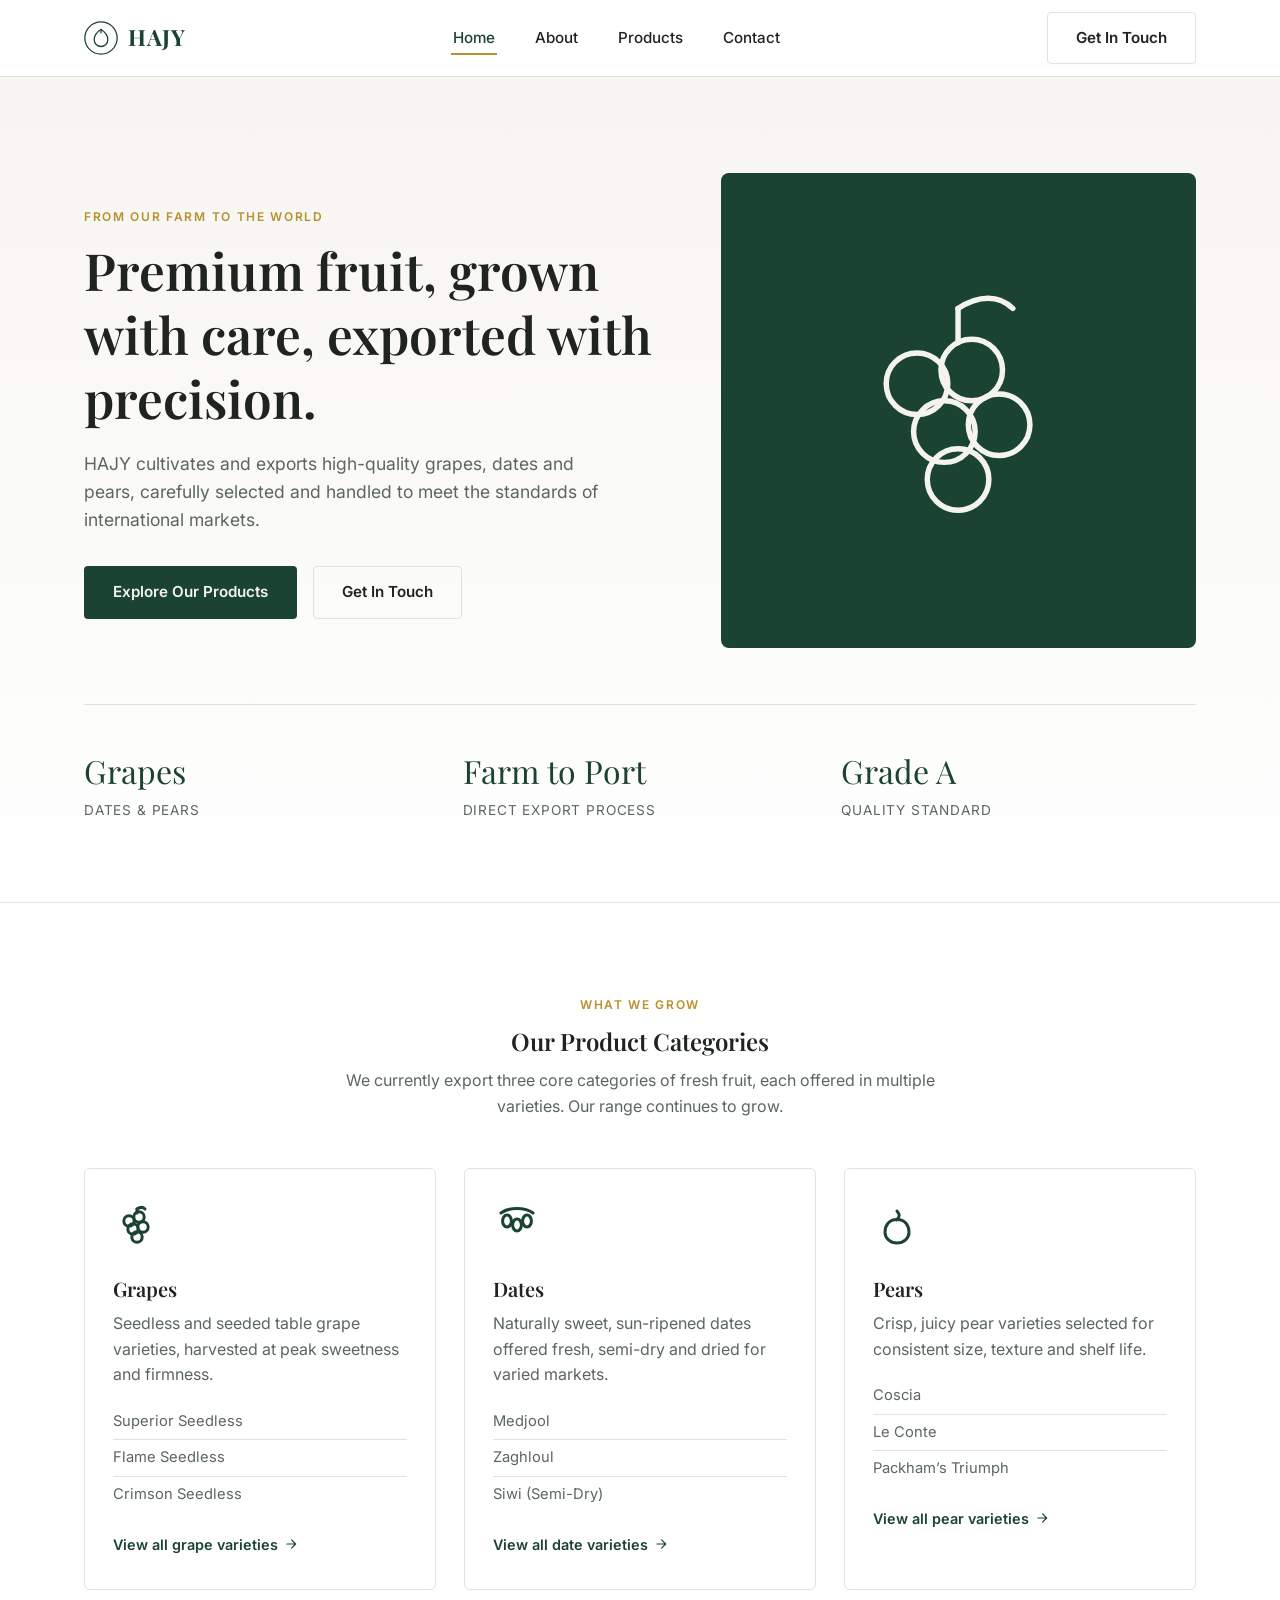
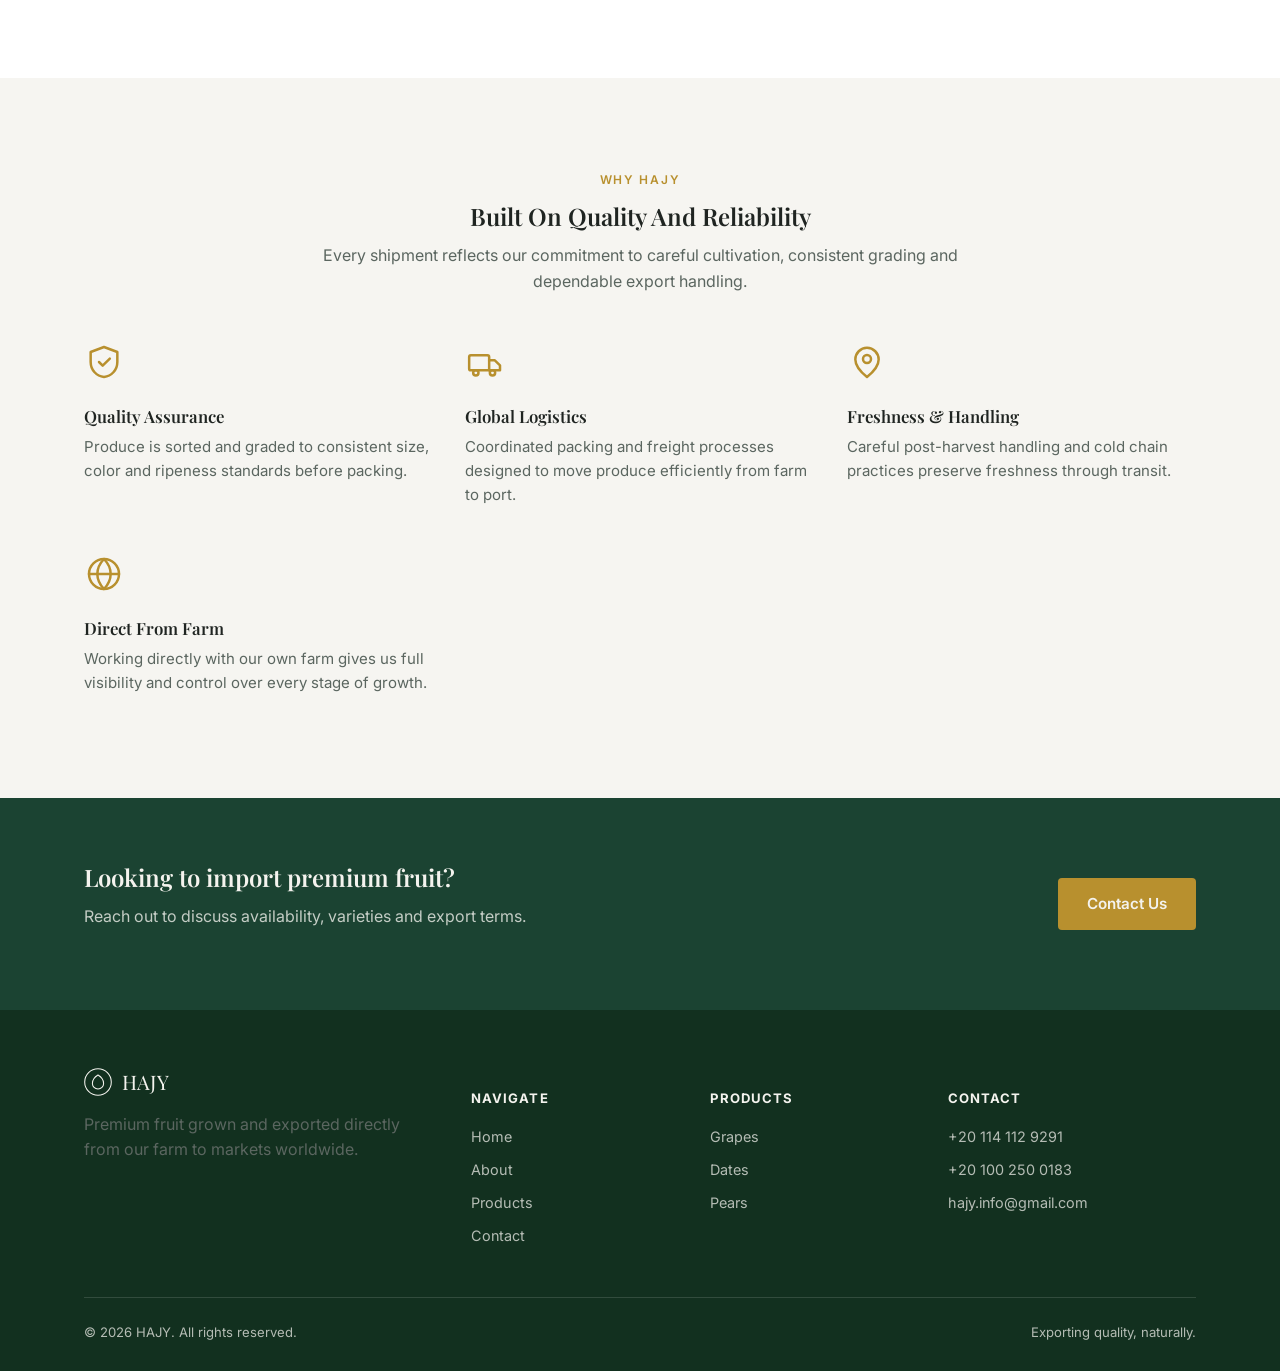
==== index.html @ 9b1b943a "Everything with placeholders" ====
<!DOCTYPE html>
<html lang="en">
<head>
<meta charset="UTF-8">
<meta name="viewport" content="width=device-width, initial-scale=1.0">
<title>HAJY | Premium Fruit Exports</title>
<meta name="description" content="HAJY grows and exports premium grapes, dates and pears directly from our farm to markets worldwide.">
<link rel="preconnect" href="https://fonts.googleapis.com">
<link href="https://fonts.googleapis.com/css2?family=Playfair+Display:wght@600;700&family=Inter:wght@400;500;600;700&display=swap" rel="stylesheet">
<link rel="stylesheet" href="css/styles.css">
</head>
<body>

<header class="site-header">
  <div class="container nav">
    <a href="index.html" class="brand">
      <svg class="brand-mark" viewBox="0 0 40 40" fill="none" xmlns="http://www.w3.org/2000/svg">
        <circle cx="20" cy="20" r="19" stroke="currentColor" stroke-width="1.5"/>
        <path d="M20 10c-5 3-8 7-8 12a8 8 0 0 0 16 0c0-5-3-9-8-12Z" stroke="currentColor" stroke-width="1.5" stroke-linejoin="round"/>
        <path d="M20 10v4" stroke="currentColor" stroke-width="1.5" stroke-linecap="round"/>
      </svg>
      HAJY
    </a>
    <nav>
      <ul class="nav-links">
        <li><a href="index.html" aria-current="page">Home</a></li>
        <li><a href="about.html">About</a></li>
        <li><a href="products.html">Products</a></li>
        <li><a href="contact.html">Contact</a></li>
      </ul>
    </nav>
    <div class="nav-cta">
      <a href="contact.html" class="btn btn-outline">Get In Touch</a>
      <button class="nav-toggle" aria-label="Toggle menu" aria-expanded="false">
        <span></span><span></span><span></span>
      </button>
    </div>
  </div>
</header>

<section class="hero">
  <div class="container">
    <div class="hero-grid">
      <div>
        <span class="eyebrow">From Our Farm To The World</span>
        <h1>Premium fruit, grown with care, exported with precision.</h1>
        <p class="lead">HAJY cultivates and exports high-quality grapes, dates and pears, carefully selected and handled to meet the standards of international markets.</p>
        <div class="hero-actions">
          <a href="products.html" class="btn btn-primary">Explore Our Products</a>
          <a href="contact.html" class="btn btn-outline">Get In Touch</a>
        </div>
      </div>
      <div class="hero-art">
        <svg viewBox="0 0 100 100" fill="none" xmlns="http://www.w3.org/2000/svg">
          <g stroke="#f4f3ee" stroke-width="1.6" stroke-linecap="round" stroke-linejoin="round">
            <circle cx="38" cy="42" r="9"/>
            <circle cx="54" cy="38" r="9"/>
            <circle cx="46" cy="56" r="9"/>
            <circle cx="62" cy="54" r="9"/>
            <circle cx="50" cy="70" r="9"/>
            <path d="M50 20v10" />
            <path d="M50 20c6-4 12-4 16 0" />
          </g>
        </svg>
      </div>
    </div>

    <div class="stat-row">
      <div>
        <div class="stat-num">Grapes</div>
        <div class="stat-label">Dates &amp; Pears</div>
      </div>
      <div>
        <div class="stat-num">Farm to Port</div>
        <div class="stat-label">Direct Export Process</div>
      </div>
      <div>
        <div class="stat-num">Grade A</div>
        <div class="stat-label">Quality Standard</div>
      </div>
    </div>
  </div>
</section>

<section class="section">
  <div class="container">
    <div class="section-head center">
      <span class="eyebrow">What We Grow</span>
      <h2>Our Product Categories</h2>
      <p>We currently export three core categories of fresh fruit, each offered in multiple varieties. Our range continues to grow.</p>
    </div>

    <div class="card-grid">
      <div class="category-card">
        <svg class="category-icon" viewBox="0 0 24 24" fill="none" stroke="currentColor" stroke-width="1.5" stroke-linecap="round" stroke-linejoin="round">
          <circle cx="8" cy="10" r="2.6"/><circle cx="13" cy="8" r="2.6"/><circle cx="10" cy="14" r="2.6"/><circle cx="15" cy="13" r="2.6"/><circle cx="12" cy="18" r="2.6"/>
          <path d="M12 4v2"/><path d="M12 4c1.5-1 3-1 4 0"/>
        </svg>
        <h3>Grapes</h3>
        <p>Seedless and seeded table grape varieties, harvested at peak sweetness and firmness.</p>
        <ul>
          <li>Superior Seedless</li>
          <li>Flame Seedless</li>
          <li>Crimson Seedless</li>
        </ul>
        <a href="products.html#grapes" class="tag-link">View all grape varieties
          <svg width="14" height="14" viewBox="0 0 24 24" fill="none" stroke="currentColor" stroke-width="2" stroke-linecap="round" stroke-linejoin="round"><path d="M5 12h14M13 5l7 7-7 7"/></svg>
        </a>
      </div>

      <div class="category-card">
        <svg class="category-icon" viewBox="0 0 24 24" fill="none" stroke="currentColor" stroke-width="1.5" stroke-linecap="round" stroke-linejoin="round">
          <path d="M4 6c4-3 12-3 16 0"/>
          <ellipse cx="7" cy="10" rx="2.2" ry="3"/>
          <ellipse cx="12" cy="12" rx="2.2" ry="3"/>
          <ellipse cx="17" cy="10" rx="2.2" ry="3"/>
        </svg>
        <h3>Dates</h3>
        <p>Naturally sweet, sun-ripened dates offered fresh, semi-dry and dried for varied markets.</p>
        <ul>
          <li>Medjool</li>
          <li>Zaghloul</li>
          <li>Siwi (Semi-Dry)</li>
        </ul>
        <a href="products.html#dates" class="tag-link">View all date varieties
          <svg width="14" height="14" viewBox="0 0 24 24" fill="none" stroke="currentColor" stroke-width="2" stroke-linecap="round" stroke-linejoin="round"><path d="M5 12h14M13 5l7 7-7 7"/></svg>
        </a>
      </div>

      <div class="category-card">
        <svg class="category-icon" viewBox="0 0 24 24" fill="none" stroke="currentColor" stroke-width="1.5" stroke-linecap="round" stroke-linejoin="round">
          <path d="M12 5c1.4 1.6 1.6 3-.2 4.4"/>
          <path d="M12 9.2c4 0 6 3 6 6.4 0 3-2.6 5.4-6 5.4s-6-2.4-6-5.4c0-3.4 2-6.4 6-6.4Z"/>
        </svg>
        <h3>Pears</h3>
        <p>Crisp, juicy pear varieties selected for consistent size, texture and shelf life.</p>
        <ul>
          <li>Coscia</li>
          <li>Le Conte</li>
          <li>Packham&rsquo;s Triumph</li>
        </ul>
        <a href="products.html#pears" class="tag-link">View all pear varieties
          <svg width="14" height="14" viewBox="0 0 24 24" fill="none" stroke="currentColor" stroke-width="2" stroke-linecap="round" stroke-linejoin="round"><path d="M5 12h14M13 5l7 7-7 7"/></svg>
        </a>
      </div>
    </div>
  </div>
</section>

<section class="section section--alt">
  <div class="container">
    <div class="section-head center">
      <span class="eyebrow">Why HAJY</span>
      <h2>Built On Quality And Reliability</h2>
      <p>Every shipment reflects our commitment to careful cultivation, consistent grading and dependable export handling.</p>
    </div>

    <div class="feature-grid">
      <div class="feature">
        <svg class="feature-icon" viewBox="0 0 24 24" fill="none" stroke="currentColor" stroke-width="1.5" stroke-linecap="round" stroke-linejoin="round">
          <path d="M12 3 4 6v6c0 5 3.6 8.4 8 9 4.4-.6 8-4 8-9V6l-8-3Z"/>
          <path d="m9 12 2.2 2.2L15.5 10"/>
        </svg>
        <h4>Quality Assurance</h4>
        <p>Produce is sorted and graded to consistent size, color and ripeness standards before packing.</p>
      </div>
      <div class="feature">
        <svg class="feature-icon" viewBox="0 0 24 24" fill="none" stroke="currentColor" stroke-width="1.5" stroke-linecap="round" stroke-linejoin="round">
          <rect x="2.5" y="8" width="12" height="9" rx="1"/>
          <path d="M14.5 11h3.4l3.1 3v3h-6.5"/>
          <circle cx="6.5" cy="18.5" r="1.6"/>
          <circle cx="16.5" cy="18.5" r="1.6"/>
        </svg>
        <h4>Global Logistics</h4>
        <p>Coordinated packing and freight processes designed to move produce efficiently from farm to port.</p>
      </div>
      <div class="feature">
        <svg class="feature-icon" viewBox="0 0 24 24" fill="none" stroke="currentColor" stroke-width="1.5" stroke-linecap="round" stroke-linejoin="round">
          <path d="M12 21c4.5-3.6 7-7 7-10.5A7 7 0 0 0 5 10.5C5 14 7.5 17.4 12 21Z"/>
          <circle cx="12" cy="10.2" r="2.4"/>
        </svg>
        <h4>Freshness &amp; Handling</h4>
        <p>Careful post-harvest handling and cold chain practices preserve freshness through transit.</p>
      </div>
      <div class="feature">
        <svg class="feature-icon" viewBox="0 0 24 24" fill="none" stroke="currentColor" stroke-width="1.5" stroke-linecap="round" stroke-linejoin="round">
          <circle cx="12" cy="12" r="9"/>
          <path d="M3 12h18M12 3c2.5 2.6 4 6 4 9s-1.5 6.4-4 9c-2.5-2.6-4-6-4-9s1.5-6.4 4-9Z"/>
        </svg>
        <h4>Direct From Farm</h4>
        <p>Working directly with our own farm gives us full visibility and control over every stage of growth.</p>
      </div>
    </div>
  </div>
</section>

<section class="cta-band">
  <div class="container flex">
    <div>
      <h2>Looking to import premium fruit?</h2>
      <p>Reach out to discuss availability, varieties and export terms.</p>
    </div>
    <a href="contact.html" class="btn btn-primary">Contact Us</a>
  </div>
</section>

<footer class="site-footer">
  <div class="container">
    <div class="footer-grid">
      <div>
        <div class="footer-brand">
          <svg viewBox="0 0 40 40" fill="none" xmlns="http://www.w3.org/2000/svg">
            <circle cx="20" cy="20" r="19" stroke="currentColor" stroke-width="1.5"/>
            <path d="M20 10c-5 3-8 7-8 12a8 8 0 0 0 16 0c0-5-3-9-8-12Z" stroke="currentColor" stroke-width="1.5" stroke-linejoin="round"/>
          </svg>
          HAJY
        </div>
        <p>Premium fruit grown and exported directly from our farm to markets worldwide.</p>
      </div>
      <div>
        <h5>Navigate</h5>
        <ul>
          <li><a href="index.html">Home</a></li>
          <li><a href="about.html">About</a></li>
          <li><a href="products.html">Products</a></li>
          <li><a href="contact.html">Contact</a></li>
        </ul>
      </div>
      <div>
        <h5>Products</h5>
        <ul>
          <li><a href="products.html#grapes">Grapes</a></li>
          <li><a href="products.html#dates">Dates</a></li>
          <li><a href="products.html#pears">Pears</a></li>
        </ul>
      </div>
      <div>
        <h5>Contact</h5>
        <ul>
          <li><a href="tel:+201141129291">+20 114 112 9291</a></li>
          <li><a href="tel:+201002500183">+20 100 250 0183</a></li>
          <li><a href="mailto:hajy.info@gmail.com">hajy.info@gmail.com</a></li>
        </ul>
      </div>
    </div>
    <div class="footer-bottom">
      <span>&copy; <span data-year>2026</span> HAJY. All rights reserved.</span>
      <span>Exporting quality, naturally.</span>
    </div>
  </div>
</footer>

<script src="js/main.js"></script>
</body>
</html>
---- css/styles.css ----
/* HAJY — shared styles */

:root {
  --color-primary: #1b4332;
  --color-primary-light: #2d6a4f;
  --color-primary-dark: #12301f;
  --color-accent: #b8902e;
  --color-accent-light: #d4af5a;
  --color-bg: #ffffff;
  --color-bg-alt: #f6f5f1;
  --color-bg-dark: #12301f;
  --color-text: #1f2421;
  --color-text-muted: #5b6660;
  --color-text-inverse: #f4f3ee;
  --color-border: #e3e1d8;

  --font-heading: "Playfair Display", Georgia, serif;
  --font-body: "Inter", -apple-system, "Segoe UI", sans-serif;

  --max-width: 1160px;
  --radius: 4px;
}

@media (prefers-color-scheme: dark) {
  :root {
    --color-bg: #14201a;
    --color-bg-alt: #182720;
    --color-text: #eceae3;
    --color-text-muted: #a9b2ab;
    --color-border: #263a30;
  }
}

* {
  box-sizing: border-box;
}

html {
  scroll-behavior: smooth;
}

body {
  margin: 0;
  font-family: var(--font-body);
  color: var(--color-text);
  background: var(--color-bg);
  line-height: 1.6;
  -webkit-font-smoothing: antialiased;
}

h1, h2, h3, h4 {
  font-family: var(--font-heading);
  font-weight: 600;
  line-height: 1.25;
  margin: 0 0 0.5em;
  color: var(--color-text);
}

p {
  margin: 0 0 1em;
  color: var(--color-text-muted);
}

a {
  color: var(--color-primary-light);
  text-decoration: none;
}

img {
  max-width: 100%;
  display: block;
}

.container {
  max-width: var(--max-width);
  margin: 0 auto;
  padding: 0 24px;
}

.eyebrow {
  display: inline-block;
  font-size: 0.75rem;
  letter-spacing: 0.14em;
  text-transform: uppercase;
  color: var(--color-accent);
  font-weight: 600;
  margin-bottom: 12px;
}

.section {
  padding: 88px 0;
}

.section--alt {
  background: var(--color-bg-alt);
}

.section-head {
  max-width: 640px;
  margin: 0 0 48px;
}

.section-head.center {
  margin-left: auto;
  margin-right: auto;
  text-align: center;
}

/* Buttons */
.btn {
  display: inline-flex;
  align-items: center;
  gap: 8px;
  padding: 13px 28px;
  border-radius: var(--radius);
  font-weight: 600;
  font-size: 0.95rem;
  border: 1px solid transparent;
  cursor: pointer;
  transition: background 0.2s ease, color 0.2s ease, border-color 0.2s ease;
}

.btn-primary {
  background: var(--color-primary);
  color: var(--color-text-inverse);
}

.btn-primary:hover {
  background: var(--color-primary-dark);
}

.btn-outline {
  background: transparent;
  border-color: var(--color-border);
  color: var(--color-text);
}

.btn-outline:hover {
  border-color: var(--color-primary);
  color: var(--color-primary);
}

/* Header / Nav */
.site-header {
  position: sticky;
  top: 0;
  z-index: 50;
  background: rgba(255, 255, 255, 0.92);
  backdrop-filter: saturate(180%) blur(10px);
  border-bottom: 1px solid var(--color-border);
}

@media (prefers-color-scheme: dark) {
  .site-header {
    background: rgba(20, 32, 26, 0.92);
  }
}

.nav {
  display: flex;
  align-items: center;
  justify-content: space-between;
  height: 76px;
}

.brand {
  display: flex;
  align-items: center;
  gap: 10px;
  font-family: var(--font-heading);
  font-size: 1.4rem;
  font-weight: 700;
  color: var(--color-primary);
  letter-spacing: 0.03em;
}

.brand-mark {
  width: 34px;
  height: 34px;
  flex-shrink: 0;
}

.nav-links {
  display: flex;
  align-items: center;
  gap: 36px;
  list-style: none;
  margin: 0;
  padding: 0;
}

.nav-links a {
  color: var(--color-text);
  font-weight: 500;
  font-size: 0.95rem;
  padding: 6px 2px;
  border-bottom: 2px solid transparent;
  transition: border-color 0.2s ease, color 0.2s ease;
}

.nav-links a:hover,
.nav-links a[aria-current="page"] {
  color: var(--color-primary);
  border-color: var(--color-accent);
}

.nav-cta {
  display: flex;
  align-items: center;
  gap: 18px;
}

.nav-toggle {
  display: none;
  background: none;
  border: none;
  cursor: pointer;
  padding: 8px;
}

.nav-toggle span {
  display: block;
  width: 24px;
  height: 2px;
  background: var(--color-text);
  margin: 5px 0;
  transition: transform 0.2s ease, opacity 0.2s ease;
}

@media (max-width: 860px) {
  .nav-links {
    position: fixed;
    top: 76px;
    left: 0;
    right: 0;
    background: var(--color-bg);
    border-bottom: 1px solid var(--color-border);
    flex-direction: column;
    align-items: flex-start;
    gap: 0;
    padding: 8px 24px 20px;
    transform: translateY(-8px);
    opacity: 0;
    pointer-events: none;
    transition: opacity 0.2s ease, transform 0.2s ease;
  }

  .nav-links.is-open {
    opacity: 1;
    transform: translateY(0);
    pointer-events: auto;
  }

  .nav-links li {
    width: 100%;
    padding: 10px 0;
    border-bottom: 1px solid var(--color-border);
  }

  .nav-links li:last-child {
    border-bottom: none;
  }

  .nav-cta .btn-outline {
    display: none;
  }

  .nav-toggle {
    display: block;
  }
}

/* Hero */
.hero {
  padding: 96px 0 80px;
  background: linear-gradient(180deg, var(--color-bg-alt) 0%, var(--color-bg) 100%);
  border-bottom: 1px solid var(--color-border);
}

.hero-grid {
  display: grid;
  grid-template-columns: 1.1fr 0.9fr;
  gap: 56px;
  align-items: center;
}

@media (max-width: 860px) {
  .hero-grid {
    grid-template-columns: 1fr;
  }
}

.hero h1 {
  font-size: clamp(2.2rem, 4vw, 3.2rem);
  margin-bottom: 20px;
}

.hero p.lead {
  font-size: 1.1rem;
  max-width: 520px;
}

.hero-actions {
  display: flex;
  gap: 16px;
  margin-top: 32px;
  flex-wrap: wrap;
}

.hero-art {
  position: relative;
  display: flex;
  align-items: center;
  justify-content: center;
  aspect-ratio: 1 / 1;
  background: var(--color-primary);
  border-radius: 8px;
  overflow: hidden;
}

.hero-art svg {
  width: 72%;
  height: 72%;
}

.stat-row {
  display: grid;
  grid-template-columns: repeat(3, 1fr);
  gap: 24px;
  margin-top: 56px;
  padding-top: 40px;
  border-top: 1px solid var(--color-border);
}

.stat-num {
  font-family: var(--font-heading);
  font-size: 2rem;
  color: var(--color-primary);
  margin-bottom: 4px;
}

.stat-label {
  font-size: 0.85rem;
  color: var(--color-text-muted);
  text-transform: uppercase;
  letter-spacing: 0.06em;
}

/* Category / product cards */
.card-grid {
  display: grid;
  grid-template-columns: repeat(3, 1fr);
  gap: 28px;
}

@media (max-width: 960px) {
  .card-grid {
    grid-template-columns: repeat(2, 1fr);
  }
}

@media (max-width: 640px) {
  .card-grid {
    grid-template-columns: 1fr;
  }
}

.category-card {
  background: var(--color-bg);
  border: 1px solid var(--color-border);
  border-radius: 6px;
  padding: 32px 28px;
  transition: transform 0.2s ease, box-shadow 0.2s ease;
}

.category-card:hover {
  transform: translateY(-4px);
  box-shadow: 0 16px 32px -20px rgba(18, 48, 31, 0.35);
}

.category-icon {
  width: 48px;
  height: 48px;
  margin-bottom: 20px;
  color: var(--color-primary);
}

.category-card h3 {
  font-size: 1.25rem;
  margin-bottom: 10px;
}

.category-card ul {
  margin: 16px 0 0;
  padding: 0;
  list-style: none;
}

.category-card ul li {
  font-size: 0.92rem;
  color: var(--color-text-muted);
  padding: 6px 0;
  border-top: 1px solid var(--color-border);
}

.category-card ul li:first-child {
  border-top: none;
}

.tag-link {
  display: inline-flex;
  align-items: center;
  gap: 6px;
  margin-top: 20px;
  font-weight: 600;
  font-size: 0.9rem;
  color: var(--color-primary);
}

/* Values / features */
.feature-grid {
  display: grid;
  grid-template-columns: repeat(3, 1fr);
  gap: 32px;
}

@media (max-width: 860px) {
  .feature-grid {
    grid-template-columns: 1fr;
  }
}

.feature {
  padding-left: 0;
}

.feature-icon {
  width: 40px;
  height: 40px;
  color: var(--color-accent);
  margin-bottom: 16px;
}

.feature h4 {
  font-size: 1.05rem;
  margin-bottom: 8px;
}

.feature p {
  font-size: 0.94rem;
}

/* Two column content block */
.split {
  display: grid;
  grid-template-columns: 1fr 1fr;
  gap: 64px;
  align-items: center;
}

@media (max-width: 860px) {
  .split {
    grid-template-columns: 1fr;
    gap: 32px;
  }
}

.split-art {
  background: var(--color-bg-alt);
  border: 1px solid var(--color-border);
  border-radius: 6px;
  aspect-ratio: 4 / 3;
  display: flex;
  align-items: center;
  justify-content: center;
}

.split-art svg {
  width: 55%;
  height: 55%;
  color: var(--color-primary);
}

/* Product detail sections on Products page */
.product-section {
  padding: 72px 0;
  border-bottom: 1px solid var(--color-border);
}

.product-section:last-of-type {
  border-bottom: none;
}

.product-header {
  display: flex;
  align-items: flex-end;
  justify-content: space-between;
  gap: 24px;
  margin-bottom: 36px;
  flex-wrap: wrap;
}

.product-header .icon-badge {
  width: 56px;
  height: 56px;
  border-radius: 50%;
  background: var(--color-bg-alt);
  color: var(--color-primary);
  display: flex;
  align-items: center;
  justify-content: center;
  margin-bottom: 14px;
}

.product-header .icon-badge svg {
  width: 28px;
  height: 28px;
}

.variety-grid {
  display: grid;
  grid-template-columns: repeat(4, 1fr);
  gap: 20px;
}

@media (max-width: 960px) {
  .variety-grid {
    grid-template-columns: repeat(2, 1fr);
  }
}

@media (max-width: 560px) {
  .variety-grid {
    grid-template-columns: 1fr;
  }
}

.variety-card {
  border: 1px solid var(--color-border);
  border-radius: 6px;
  padding: 20px;
  background: var(--color-bg);
}

.variety-swatch {
  width: 100%;
  height: 6px;
  border-radius: 3px;
  margin-bottom: 16px;
}

.variety-card h4 {
  font-size: 1rem;
  margin-bottom: 6px;
}

.variety-card p {
  font-size: 0.88rem;
  margin-bottom: 12px;
}

.variety-meta {
  display: flex;
  justify-content: space-between;
  font-size: 0.78rem;
  color: var(--color-text-muted);
  text-transform: uppercase;
  letter-spacing: 0.04em;
  border-top: 1px solid var(--color-border);
  padding-top: 10px;
}

.note-panel {
  margin-top: 48px;
  padding: 24px 28px;
  background: var(--color-bg-alt);
  border: 1px dashed var(--color-border);
  border-radius: 6px;
  font-size: 0.92rem;
}

.note-panel strong {
  color: var(--color-text);
}

/* Contact page */
.contact-grid {
  display: grid;
  grid-template-columns: 0.9fr 1.1fr;
  gap: 56px;
}

@media (max-width: 860px) {
  .contact-grid {
    grid-template-columns: 1fr;
  }
}

.contact-card {
  display: flex;
  gap: 16px;
  padding: 22px 0;
  border-bottom: 1px solid var(--color-border);
}

.contact-card:last-child {
  border-bottom: none;
}

.contact-icon {
  width: 42px;
  height: 42px;
  flex-shrink: 0;
  border-radius: 50%;
  background: var(--color-bg-alt);
  color: var(--color-primary);
  display: flex;
  align-items: center;
  justify-content: center;
}

.contact-icon svg {
  width: 20px;
  height: 20px;
}

.contact-card h4 {
  font-size: 0.95rem;
  margin-bottom: 4px;
}

.contact-card a,
.contact-card span {
  font-size: 0.95rem;
  color: var(--color-text-muted);
}

.contact-card a {
  color: var(--color-text);
  font-weight: 500;
}

.contact-card a:hover {
  color: var(--color-primary);
}

form.contact-form {
  background: var(--color-bg-alt);
  border: 1px solid var(--color-border);
  border-radius: 6px;
  padding: 36px;
}

.form-row {
  display: grid;
  grid-template-columns: 1fr 1fr;
  gap: 18px;
  margin-bottom: 18px;
}

@media (max-width: 520px) {
  .form-row {
    grid-template-columns: 1fr;
  }
}

.field {
  display: flex;
  flex-direction: column;
  gap: 6px;
  margin-bottom: 18px;
}

.field label {
  font-size: 0.82rem;
  font-weight: 600;
  color: var(--color-text);
}

.field input,
.field select,
.field textarea {
  font-family: var(--font-body);
  font-size: 0.95rem;
  padding: 11px 13px;
  border: 1px solid var(--color-border);
  border-radius: var(--radius);
  background: var(--color-bg);
  color: var(--color-text);
}

.field input:focus,
.field select:focus,
.field textarea:focus {
  outline: none;
  border-color: var(--color-primary);
}

.form-note {
  font-size: 0.82rem;
  color: var(--color-text-muted);
  margin-top: 14px;
}

.map-placeholder {
  border: 1px solid var(--color-border);
  border-radius: 6px;
  background: var(--color-bg-alt);
  aspect-ratio: 16/7;
  display: flex;
  align-items: center;
  justify-content: center;
  color: var(--color-text-muted);
  font-size: 0.85rem;
  margin-top: 40px;
}

/* CTA band */
.cta-band {
  background: var(--color-primary);
  color: var(--color-text-inverse);
  padding: 64px 0;
}

.cta-band h2 {
  color: var(--color-text-inverse);
}

.cta-band p {
  color: rgba(244, 243, 238, 0.78);
}

.cta-band .flex {
  display: flex;
  align-items: center;
  justify-content: space-between;
  gap: 24px;
  flex-wrap: wrap;
}

.cta-band .btn-primary {
  background: var(--color-accent);
}

.cta-band .btn-primary:hover {
  background: var(--color-accent-light);
}

/* Timeline (About page) */
.timeline {
  display: grid;
  grid-template-columns: repeat(4, 1fr);
  gap: 24px;
}

@media (max-width: 860px) {
  .timeline {
    grid-template-columns: repeat(2, 1fr);
  }
}

@media (max-width: 520px) {
  .timeline {
    grid-template-columns: 1fr;
  }
}

.timeline-item {
  border-top: 3px solid var(--color-accent);
  padding-top: 16px;
}

.timeline-year {
  font-family: var(--font-heading);
  font-size: 1.1rem;
  color: var(--color-primary);
  margin-bottom: 6px;
}

/* Footer */
.site-footer {
  background: var(--color-bg-dark);
  color: rgba(244, 243, 238, 0.72);
  padding: 56px 0 28px;
}

.footer-grid {
  display: grid;
  grid-template-columns: 1.4fr 0.8fr 0.8fr 1fr;
  gap: 40px;
  margin-bottom: 40px;
}

@media (max-width: 860px) {
  .footer-grid {
    grid-template-columns: 1fr 1fr;
  }
}

@media (max-width: 520px) {
  .footer-grid {
    grid-template-columns: 1fr;
  }
}

.footer-brand {
  display: flex;
  align-items: center;
  gap: 10px;
  font-family: var(--font-heading);
  font-size: 1.25rem;
  color: var(--color-text-inverse);
  margin-bottom: 14px;
}

.footer-brand svg {
  width: 28px;
  height: 28px;
}

.site-footer h5 {
  color: var(--color-text-inverse);
  font-size: 0.82rem;
  text-transform: uppercase;
  letter-spacing: 0.08em;
  margin-bottom: 16px;
}

.site-footer ul {
  list-style: none;
  margin: 0;
  padding: 0;
}

.site-footer li {
  margin-bottom: 10px;
  font-size: 0.9rem;
}

.site-footer a {
  color: rgba(244, 243, 238, 0.72);
}

.site-footer a:hover {
  color: var(--color-text-inverse);
}

.footer-bottom {
  border-top: 1px solid rgba(244, 243, 238, 0.14);
  padding-top: 24px;
  display: flex;
  justify-content: space-between;
  gap: 16px;
  flex-wrap: wrap;
  font-size: 0.82rem;
}

/* Page header (About / Products / Contact) */
.page-header {
  padding: 64px 0 48px;
  background: var(--color-bg-alt);
  border-bottom: 1px solid var(--color-border);
}

.page-header h1 {
  margin-bottom: 12px;
}

.breadcrumb {
  font-size: 0.85rem;
  color: var(--color-text-muted);
  margin-bottom: 16px;
}

.breadcrumb a {
  color: var(--color-text-muted);
}

.breadcrumb a:hover {
  color: var(--color-primary);
}
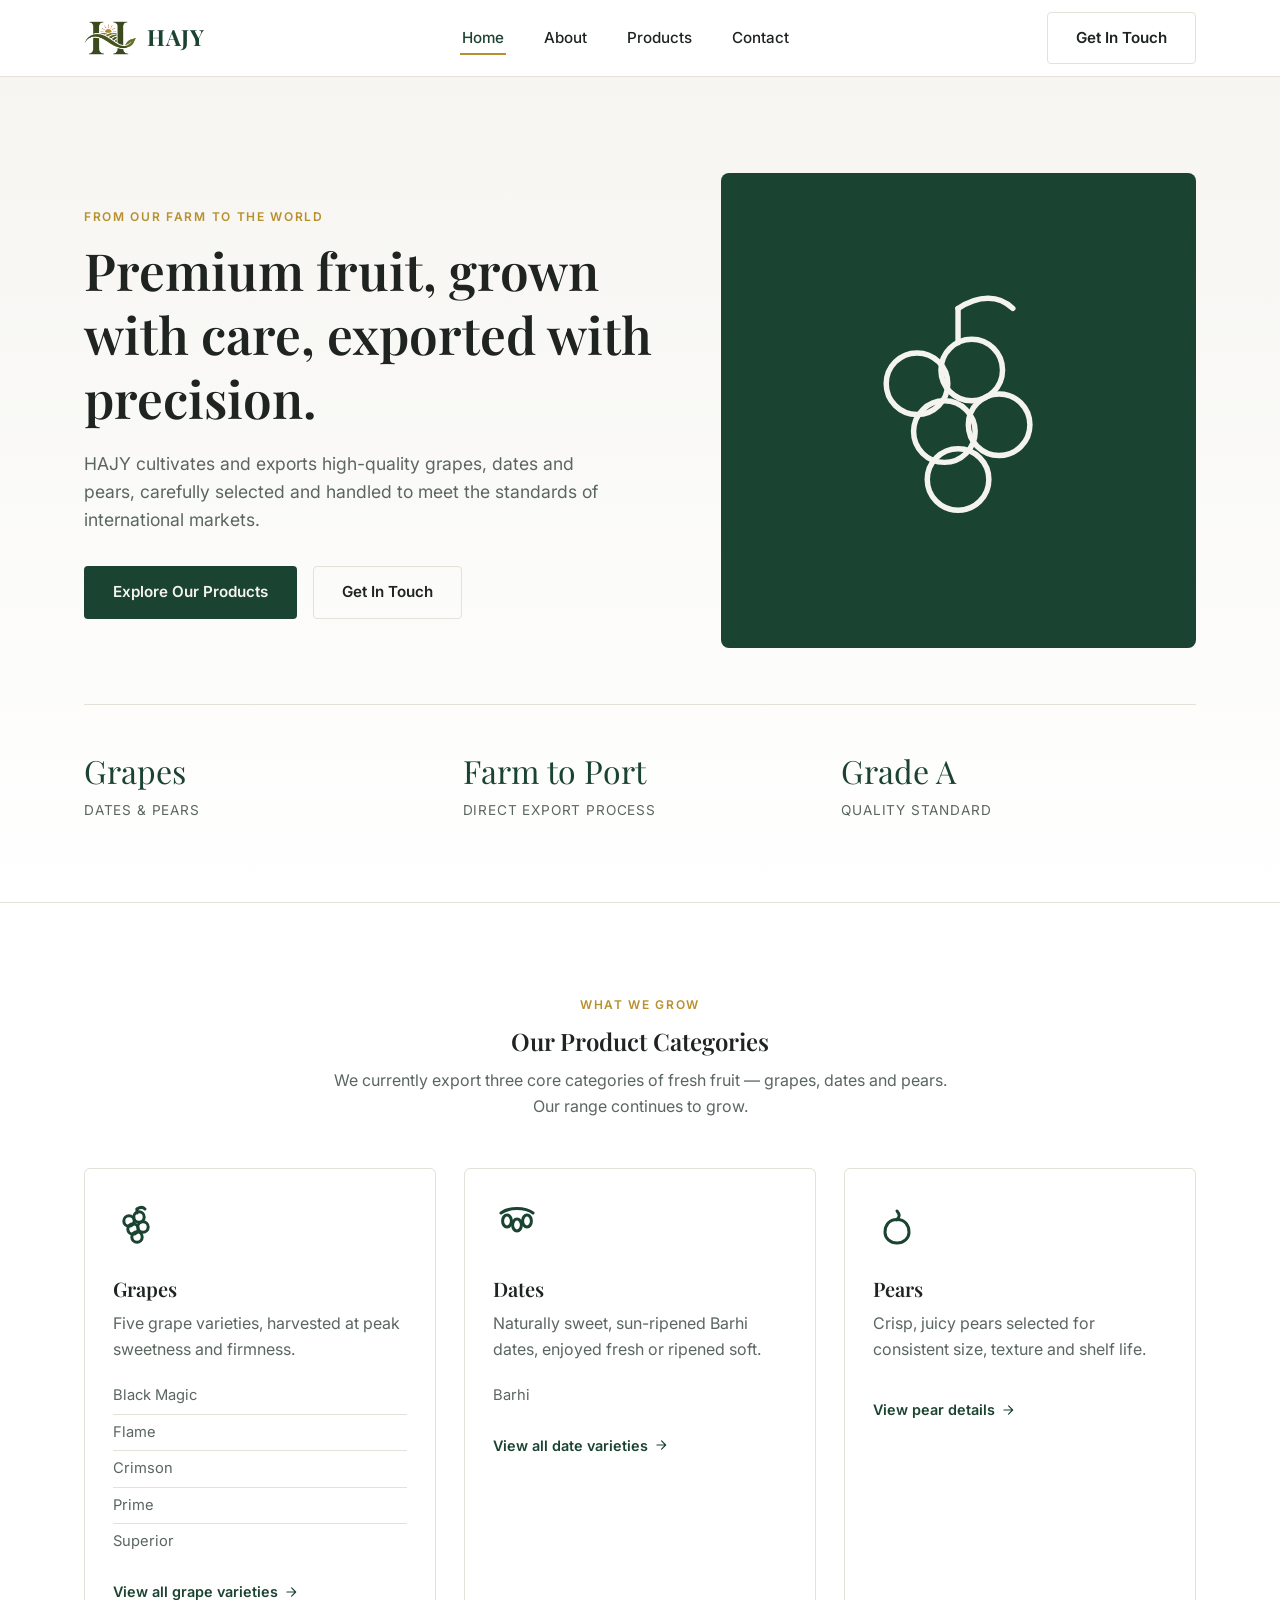
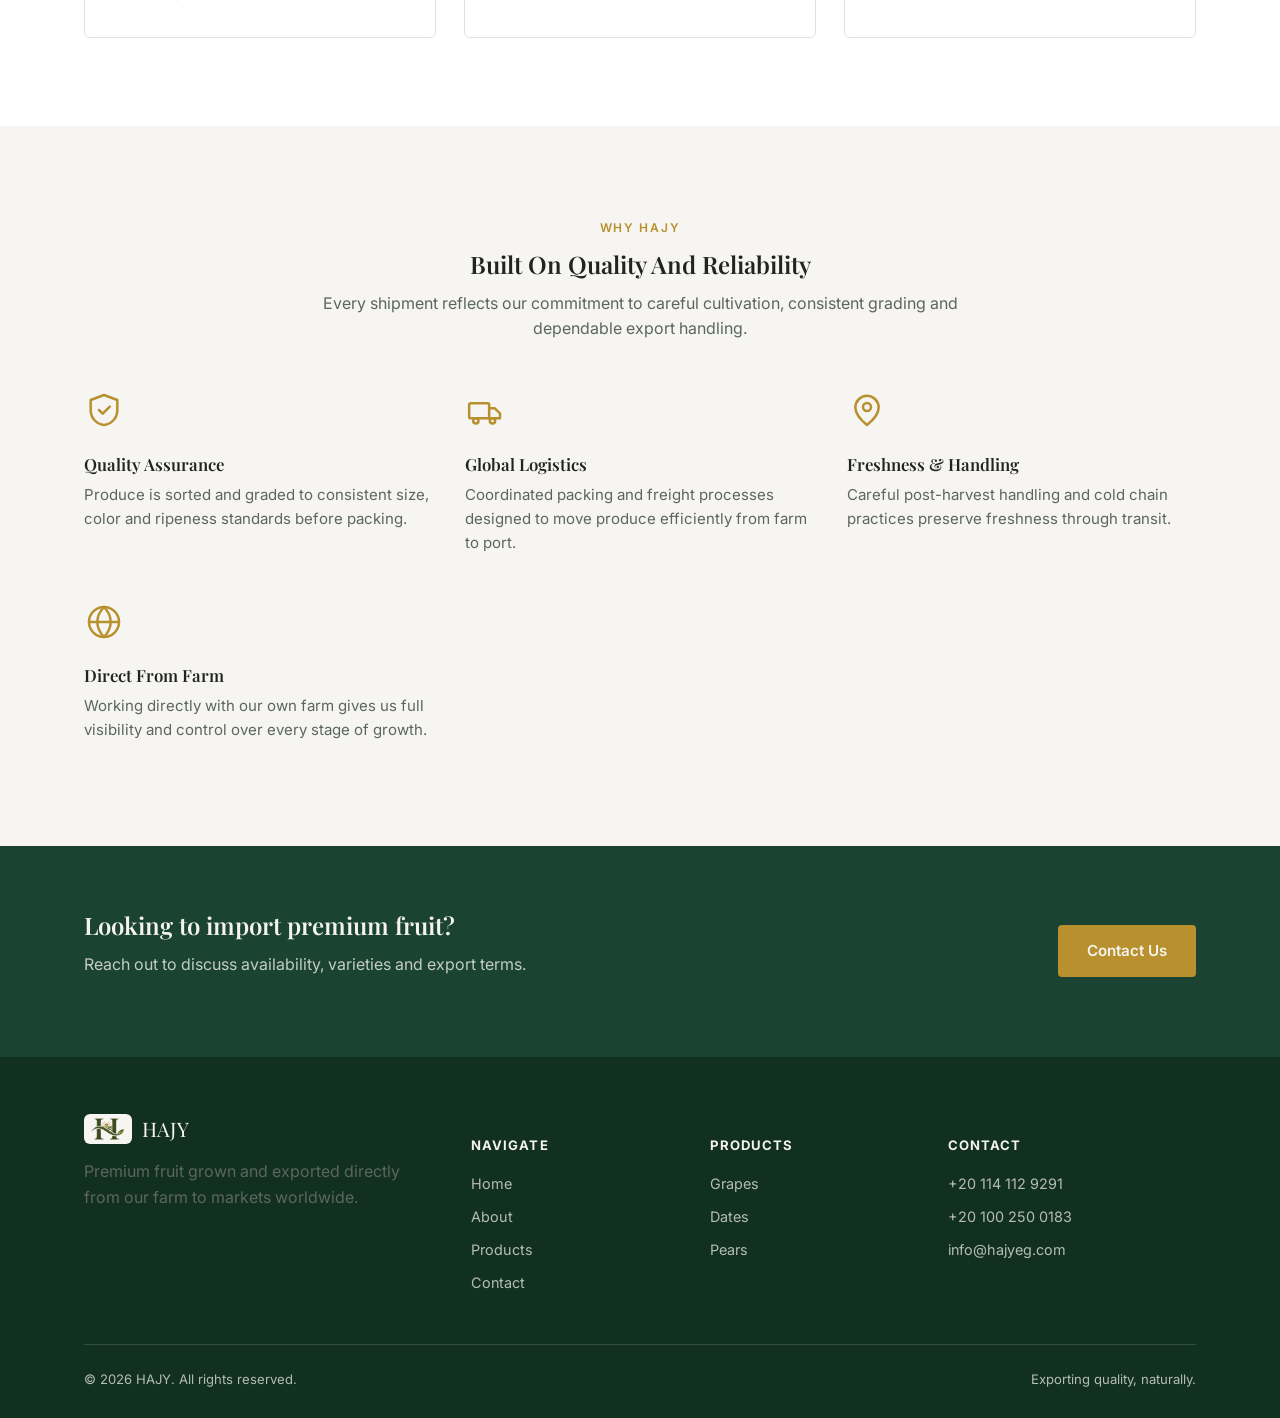
==== commit ea5e4538: "Logo and removing placeholders" ====
--- a/index.html
+++ b/index.html
@@ -7,6 +7,7 @@
 <meta name="description" content="HAJY grows and exports premium grapes, dates and pears directly from our farm to markets worldwide.">
 <link rel="preconnect" href="https://fonts.googleapis.com">
 <link href="https://fonts.googleapis.com/css2?family=Playfair+Display:wght@600;700&family=Inter:wght@400;500;600;700&display=swap" rel="stylesheet">
+<link rel="icon" type="image/png" href="images/favicon.png">
 <link rel="stylesheet" href="css/styles.css">
 </head>
 <body>
@@ -14,11 +15,7 @@
 <header class="site-header">
   <div class="container nav">
     <a href="index.html" class="brand">
-      <svg class="brand-mark" viewBox="0 0 40 40" fill="none" xmlns="http://www.w3.org/2000/svg">
-        <circle cx="20" cy="20" r="19" stroke="currentColor" stroke-width="1.5"/>
-        <path d="M20 10c-5 3-8 7-8 12a8 8 0 0 0 16 0c0-5-3-9-8-12Z" stroke="currentColor" stroke-width="1.5" stroke-linejoin="round"/>
-        <path d="M20 10v4" stroke="currentColor" stroke-width="1.5" stroke-linecap="round"/>
-      </svg>
+      <img src="images/logo-mark.png" alt="HAJY logo" class="brand-mark">
       HAJY
     </a>
     <nav>
@@ -87,7 +84,7 @@
     <div class="section-head center">
       <span class="eyebrow">What We Grow</span>
       <h2>Our Product Categories</h2>
-      <p>We currently export three core categories of fresh fruit, each offered in multiple varieties. Our range continues to grow.</p>
+      <p>We currently export three core categories of fresh fruit &mdash; grapes, dates and pears. Our range continues to grow.</p>
     </div>
 
     <div class="card-grid">
@@ -97,11 +94,13 @@
           <path d="M12 4v2"/><path d="M12 4c1.5-1 3-1 4 0"/>
         </svg>
         <h3>Grapes</h3>
-        <p>Seedless and seeded table grape varieties, harvested at peak sweetness and firmness.</p>
-        <ul>
-          <li>Superior Seedless</li>
-          <li>Flame Seedless</li>
-          <li>Crimson Seedless</li>
+        <p>Five grape varieties, harvested at peak sweetness and firmness.</p>
+        <ul>
+          <li>Black Magic</li>
+          <li>Flame</li>
+          <li>Crimson</li>
+          <li>Prime</li>
+          <li>Superior</li>
         </ul>
         <a href="products.html#grapes" class="tag-link">View all grape varieties
           <svg width="14" height="14" viewBox="0 0 24 24" fill="none" stroke="currentColor" stroke-width="2" stroke-linecap="round" stroke-linejoin="round"><path d="M5 12h14M13 5l7 7-7 7"/></svg>
@@ -116,11 +115,9 @@
           <ellipse cx="17" cy="10" rx="2.2" ry="3"/>
         </svg>
         <h3>Dates</h3>
-        <p>Naturally sweet, sun-ripened dates offered fresh, semi-dry and dried for varied markets.</p>
-        <ul>
-          <li>Medjool</li>
-          <li>Zaghloul</li>
-          <li>Siwi (Semi-Dry)</li>
+        <p>Naturally sweet, sun-ripened Barhi dates, enjoyed fresh or ripened soft.</p>
+        <ul>
+          <li>Barhi</li>
         </ul>
         <a href="products.html#dates" class="tag-link">View all date varieties
           <svg width="14" height="14" viewBox="0 0 24 24" fill="none" stroke="currentColor" stroke-width="2" stroke-linecap="round" stroke-linejoin="round"><path d="M5 12h14M13 5l7 7-7 7"/></svg>
@@ -133,13 +130,8 @@
           <path d="M12 9.2c4 0 6 3 6 6.4 0 3-2.6 5.4-6 5.4s-6-2.4-6-5.4c0-3.4 2-6.4 6-6.4Z"/>
         </svg>
         <h3>Pears</h3>
-        <p>Crisp, juicy pear varieties selected for consistent size, texture and shelf life.</p>
-        <ul>
-          <li>Coscia</li>
-          <li>Le Conte</li>
-          <li>Packham&rsquo;s Triumph</li>
-        </ul>
-        <a href="products.html#pears" class="tag-link">View all pear varieties
+        <p>Crisp, juicy pears selected for consistent size, texture and shelf life.</p>
+        <a href="products.html#pears" class="tag-link">View pear details
           <svg width="14" height="14" viewBox="0 0 24 24" fill="none" stroke="currentColor" stroke-width="2" stroke-linecap="round" stroke-linejoin="round"><path d="M5 12h14M13 5l7 7-7 7"/></svg>
         </a>
       </div>
@@ -209,10 +201,7 @@
     <div class="footer-grid">
       <div>
         <div class="footer-brand">
-          <svg viewBox="0 0 40 40" fill="none" xmlns="http://www.w3.org/2000/svg">
-            <circle cx="20" cy="20" r="19" stroke="currentColor" stroke-width="1.5"/>
-            <path d="M20 10c-5 3-8 7-8 12a8 8 0 0 0 16 0c0-5-3-9-8-12Z" stroke="currentColor" stroke-width="1.5" stroke-linejoin="round"/>
-          </svg>
+          <span class="footer-mark-badge"><img src="images/logo-mark.png" alt="HAJY logo"></span>
           HAJY
         </div>
         <p>Premium fruit grown and exported directly from our farm to markets worldwide.</p>
@@ -239,7 +228,7 @@
         <ul>
           <li><a href="tel:+201141129291">+20 114 112 9291</a></li>
           <li><a href="tel:+201002500183">+20 100 250 0183</a></li>
-          <li><a href="mailto:hajy.info@gmail.com">hajy.info@gmail.com</a></li>
+          <li><a href="mailto:info@hajyeg.com">info@hajyeg.com</a></li>
         </ul>
       </div>
     </div>
--- a/css/styles.css
+++ b/css/styles.css
@@ -175,9 +175,10 @@
 }
 
 .brand-mark {
-  width: 34px;
   height: 34px;
+  width: auto;
   flex-shrink: 0;
+  display: block;
 }
 
 .nav-links {
@@ -713,6 +714,7 @@
   color: var(--color-text-muted);
   font-size: 0.85rem;
   margin-top: 40px;
+  overflow: hidden;
 }
 
 /* CTA band */
@@ -813,9 +815,19 @@
   margin-bottom: 14px;
 }
 
-.footer-brand svg {
-  width: 28px;
-  height: 28px;
+.footer-mark-badge {
+  display: inline-flex;
+  align-items: center;
+  background: var(--color-bg-alt);
+  border-radius: 6px;
+  padding: 4px 7px;
+  flex-shrink: 0;
+}
+
+.footer-mark-badge img {
+  height: 22px;
+  width: auto;
+  display: block;
 }
 
 .site-footer h5 {
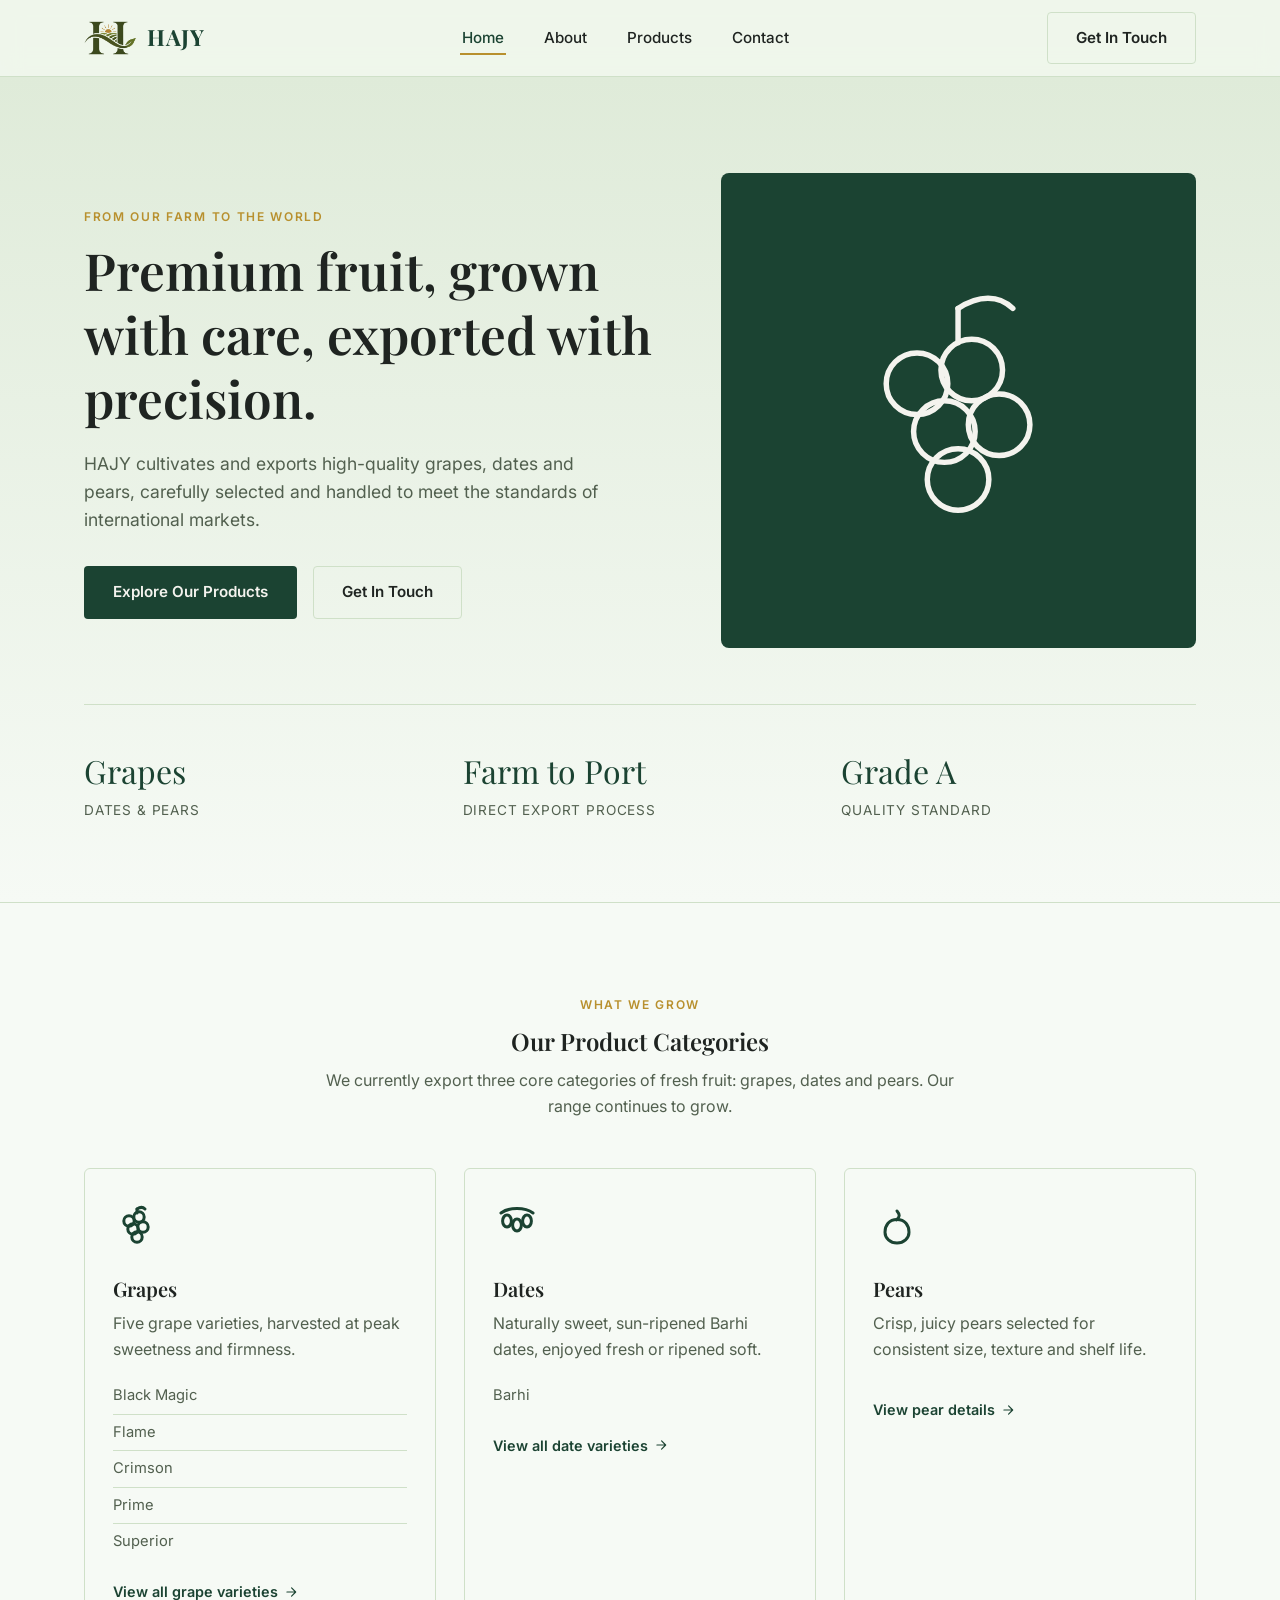
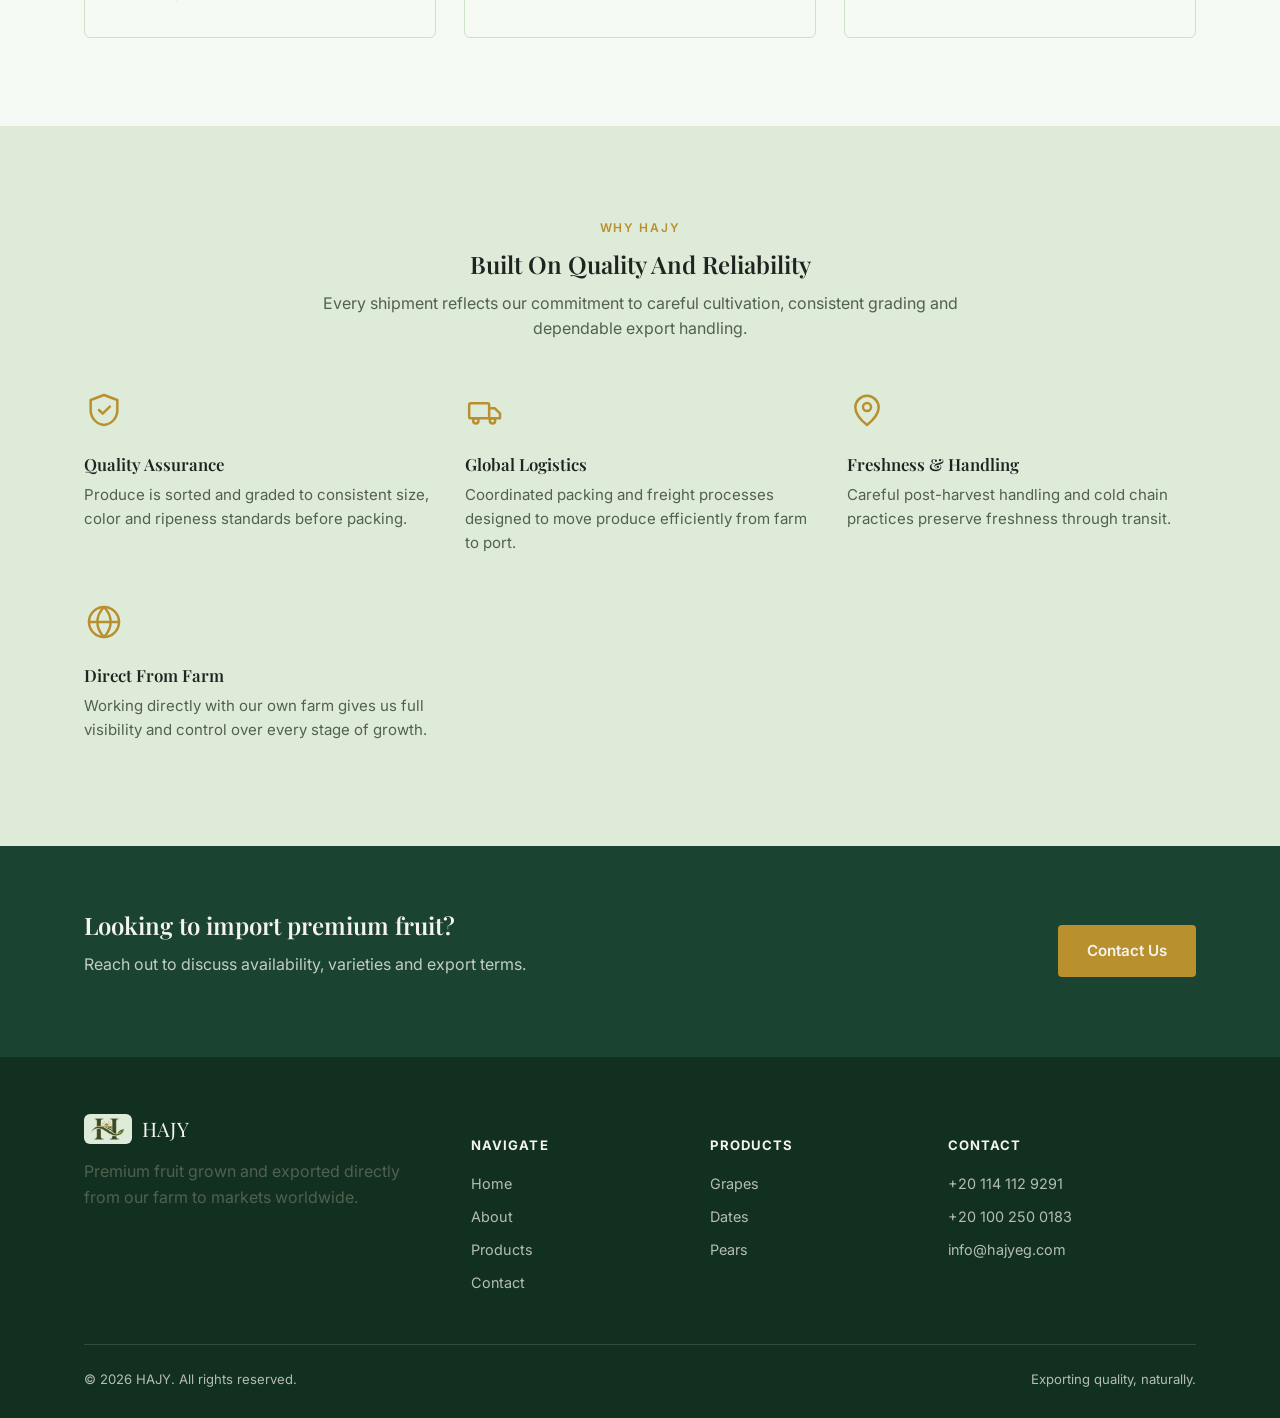
==== commit 9f1529b8: "colors" ====
--- a/index.html
+++ b/index.html
@@ -84,7 +84,7 @@
     <div class="section-head center">
       <span class="eyebrow">What We Grow</span>
       <h2>Our Product Categories</h2>
-      <p>We currently export three core categories of fresh fruit &mdash; grapes, dates and pears. Our range continues to grow.</p>
+      <p>We currently export three core categories of fresh fruit: grapes, dates and pears. Our range continues to grow.</p>
     </div>
 
     <div class="card-grid">
--- a/css/styles.css
+++ b/css/styles.css
@@ -1,4 +1,4 @@
-/* HAJY — shared styles */
+/* HAJY shared styles */
 
 :root {
   --color-primary: #1b4332;
@@ -6,13 +6,14 @@
   --color-primary-dark: #12301f;
   --color-accent: #b8902e;
   --color-accent-light: #d4af5a;
-  --color-bg: #ffffff;
-  --color-bg-alt: #f6f5f1;
+  --color-bg: #f6faf5;
+  --color-bg-alt: #dfebd9;
+  --color-bg-soft: #eef5ea;
   --color-bg-dark: #12301f;
   --color-text: #1f2421;
-  --color-text-muted: #5b6660;
+  --color-text-muted: #52604f;
   --color-text-inverse: #f4f3ee;
-  --color-border: #e3e1d8;
+  --color-border: #cfe0c8;
 
   --font-heading: "Playfair Display", Georgia, serif;
   --font-body: "Inter", -apple-system, "Segoe UI", sans-serif;
@@ -25,6 +26,7 @@
   :root {
     --color-bg: #14201a;
     --color-bg-alt: #182720;
+    --color-bg-soft: #182720;
     --color-text: #eceae3;
     --color-text-muted: #a9b2ab;
     --color-border: #263a30;
@@ -43,9 +45,15 @@
   margin: 0;
   font-family: var(--font-body);
   color: var(--color-text);
-  background: var(--color-bg);
+  background: linear-gradient(180deg, #e4efdd 0%, var(--color-bg) 380px, var(--color-bg) 100%);
   line-height: 1.6;
   -webkit-font-smoothing: antialiased;
+}
+
+@media (prefers-color-scheme: dark) {
+  body {
+    background: var(--color-bg);
+  }
 }
 
 h1, h2, h3, h4 {
@@ -145,7 +153,7 @@
   position: sticky;
   top: 0;
   z-index: 50;
-  background: rgba(255, 255, 255, 0.92);
+  background: rgba(240, 247, 237, 0.92);
   backdrop-filter: saturate(180%) blur(10px);
   border-bottom: 1px solid var(--color-border);
 }
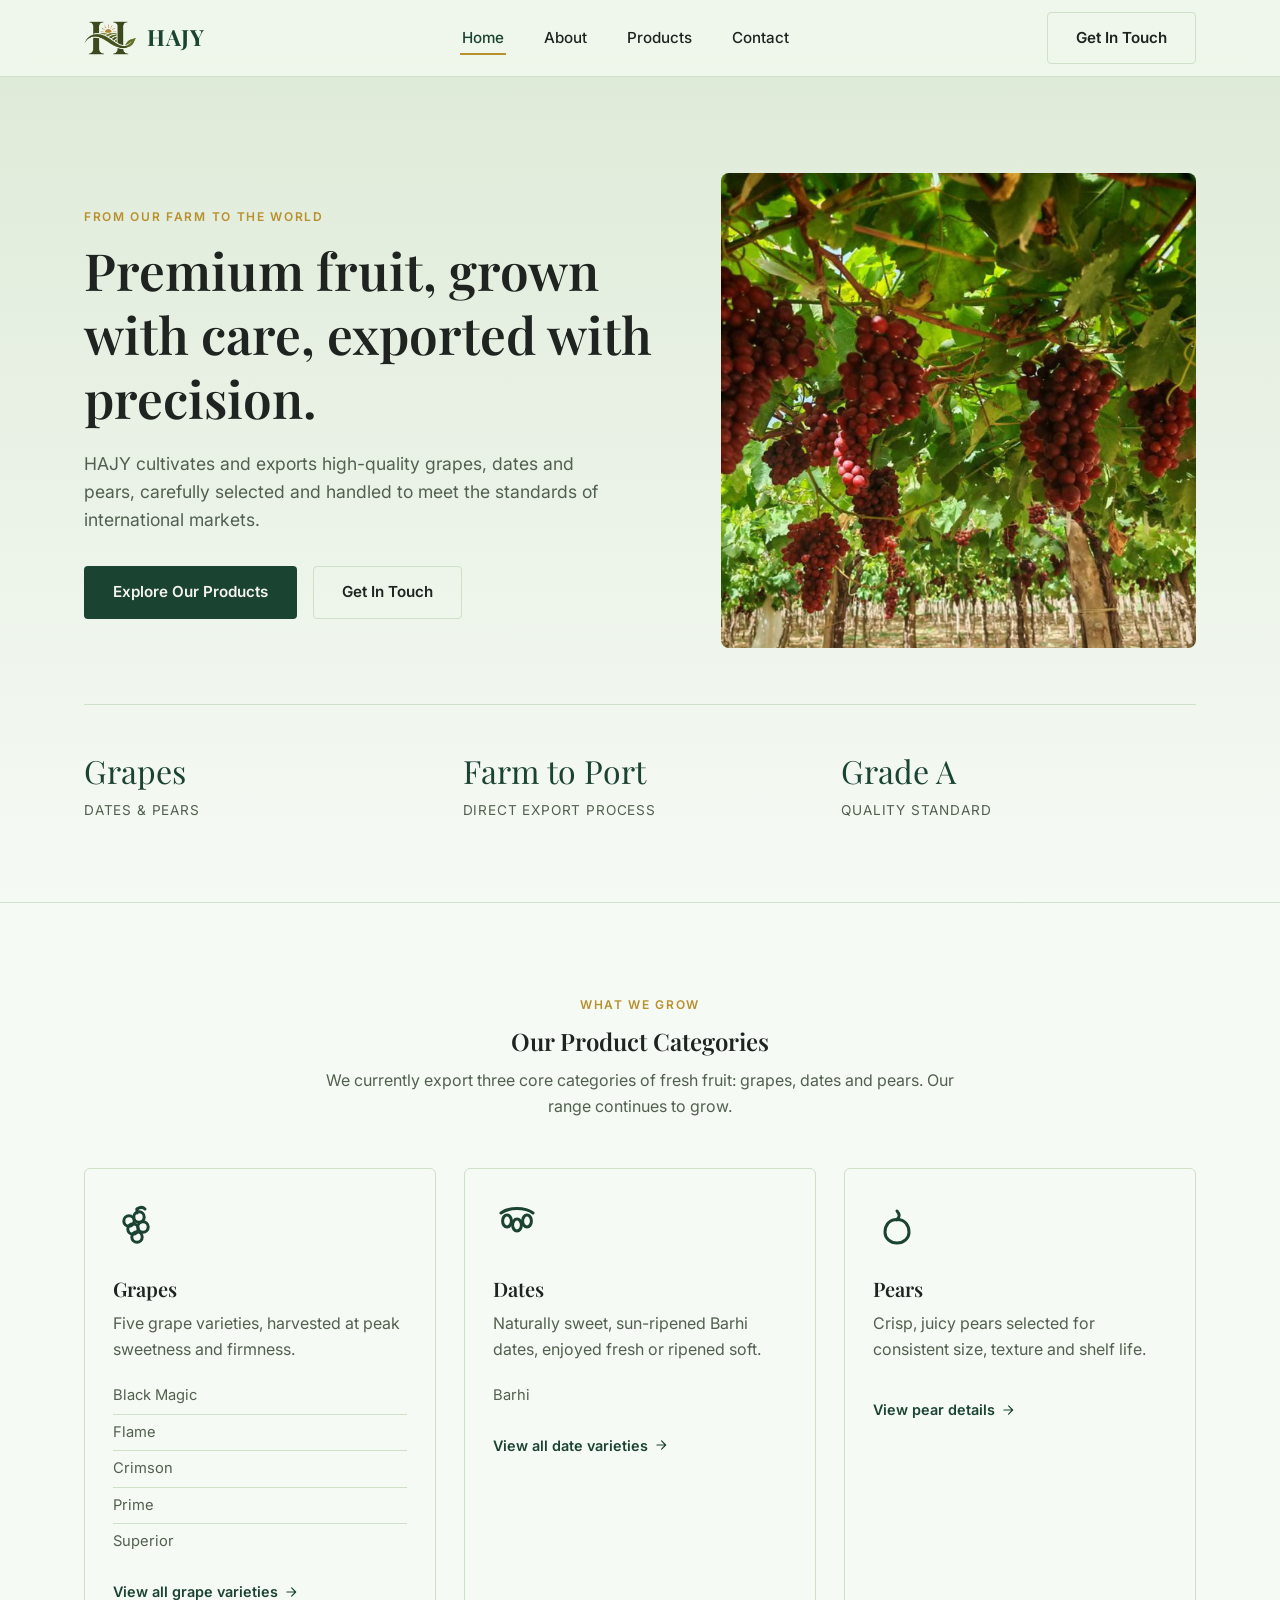
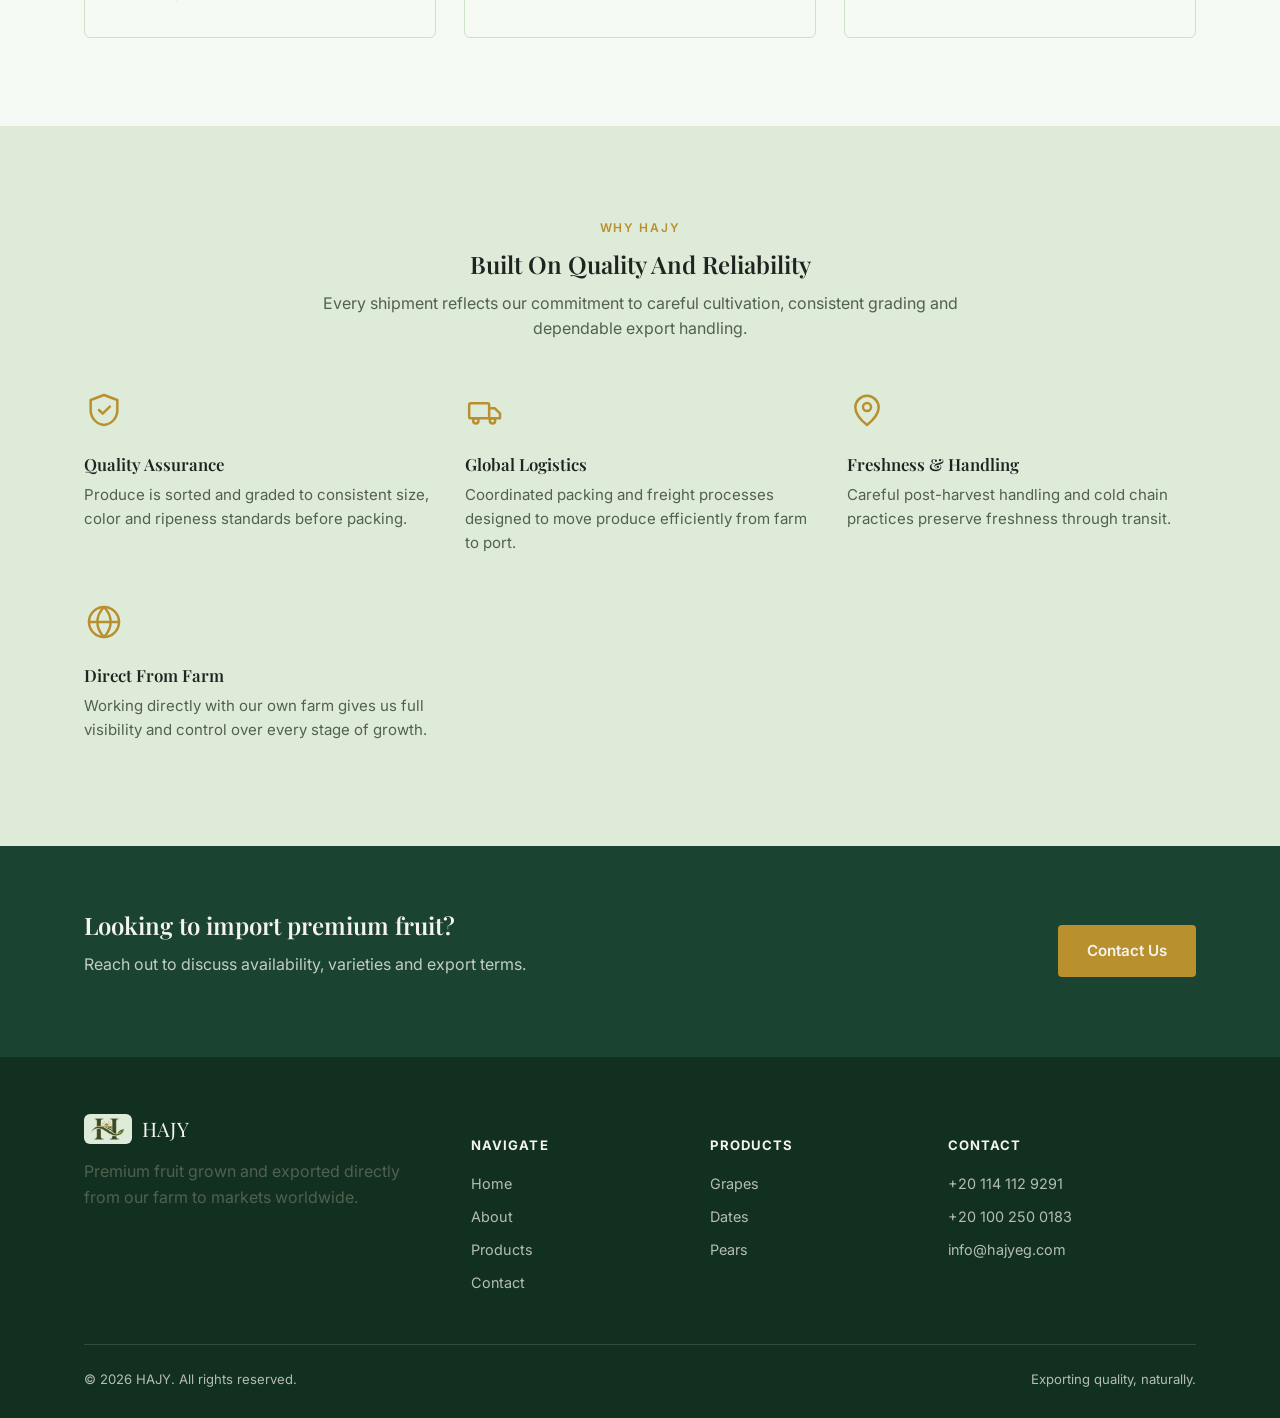
==== commit a0bd47f2: "pics" ====
--- a/index.html
+++ b/index.html
@@ -48,17 +48,7 @@
         </div>
       </div>
       <div class="hero-art">
-        <svg viewBox="0 0 100 100" fill="none" xmlns="http://www.w3.org/2000/svg">
-          <g stroke="#f4f3ee" stroke-width="1.6" stroke-linecap="round" stroke-linejoin="round">
-            <circle cx="38" cy="42" r="9"/>
-            <circle cx="54" cy="38" r="9"/>
-            <circle cx="46" cy="56" r="9"/>
-            <circle cx="62" cy="54" r="9"/>
-            <circle cx="50" cy="70" r="9"/>
-            <path d="M50 20v10" />
-            <path d="M50 20c6-4 12-4 16 0" />
-          </g>
-        </svg>
+        <img src="images/farm-vineyard.jpg" alt="Rows of grapevines on the HAJY farm">
       </div>
     </div>
 
--- a/css/styles.css
+++ b/css/styles.css
@@ -327,9 +327,11 @@
   overflow: hidden;
 }
 
-.hero-art svg {
-  width: 72%;
-  height: 72%;
+.hero-art img {
+  width: 100%;
+  height: 100%;
+  object-fit: cover;
+  display: block;
 }
 
 .stat-row {
@@ -482,12 +484,20 @@
   display: flex;
   align-items: center;
   justify-content: center;
+  overflow: hidden;
 }
 
 .split-art svg {
   width: 55%;
   height: 55%;
   color: var(--color-primary);
+}
+
+.split-art img {
+  width: 100%;
+  height: 100%;
+  object-fit: cover;
+  display: block;
 }
 
 /* Product detail sections on Products page */
